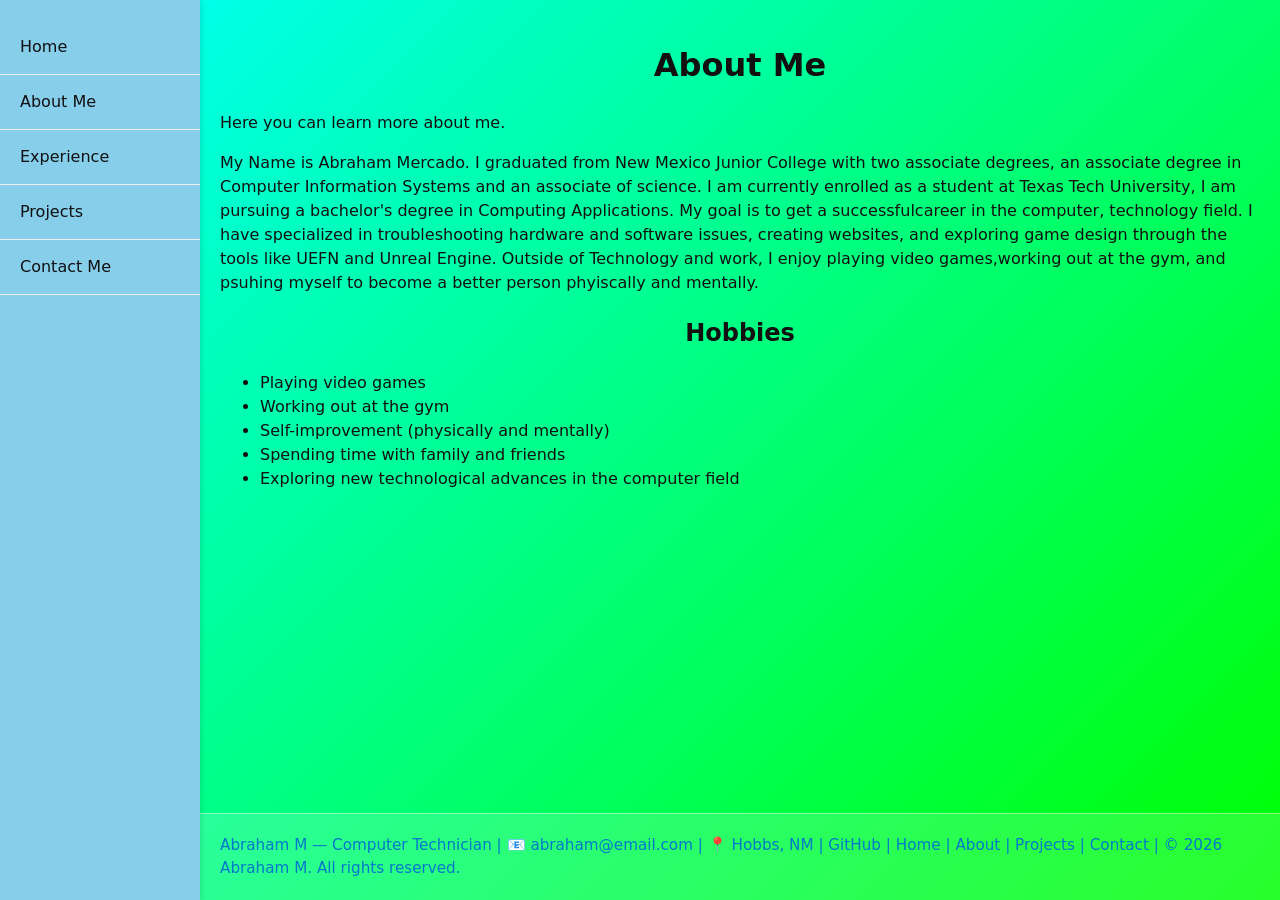
==== about.html @ 44b1b3e2 "about.html added a hobbies section" ====
﻿<!DOCTYPE html>
<html lang="en">
<head>
    <meta charset="UTF-8">
    <meta name="viewport" content="width=device-width, initial-scale=1.0">
    <title>About Me - Project 01</title>
    <link rel="stylesheet" href="style.css">
</head>
<body>
    <nav class="sidebar">
        <ul>
            <li><a href="index.html">Home</a></li>
            <li><a href="about.html">About Me</a></li>
            <li><a href="experience.html">Experience</a></li>
            <li><a href="projects.html">Projects</a></li>
            <li><a href="contact.html">Contact Me</a></li>
        </ul>
    </nav>
    <main>
        <h1>About Me</h1>
        <p>Here you can learn more about me.</p>
        <p>My Name is Abraham Mercado. I graduated from New Mexico Junior College with two associate degrees, an associate degree in Computer Information Systems and an associate of science. I am currently enrolled as a student at Texas Tech University, I am pursuing a bachelor's degree in Computing Applications. My goal is to get a successfulcareer in the computer, technology field. I have specialized in troubleshooting hardware and software issues, creating websites, and exploring game design through the tools like UEFN and Unreal Engine. Outside of Technology and work, I enjoy playing video games,working out at the gym, and psuhing myself to become a better person phyiscally and mentally. </p>
        <h2>Hobbies</h2>
        <ul>
            <li>Playing video games</li>
            <li>Working out at the gym</li>
            <li>Self-improvement (physically and mentally)</li>
            <li>Spending time with family and friends</li>
            <li>Exploring new technological advances in the computer field</li>
        </ul>
    </main>
            <footer class="site-footer">
        <p>Abraham M — Computer Technician | 📧 <a href="mailto:abraham@email.com">abraham@email.com</a> | 📍 Hobbs, NM | <a href="#">GitHub</a> | <a href="index.html">Home</a> | <a href="about.html">About</a> | <a href="projects.html">Projects</a> | <a href="contact.html">Contact</a> | © 2026 Abraham M. All rights reserved.</p>
    </footer>
</body>
</html>
---- style.css ----
/* style.css - basic project stylesheet */

:root {
  --bg-color: linear-gradient(135deg, #0ff, #00ff00);
  --text-color: #111111;
  --accent-color: #0077cc;
  --font-family: system-ui, -apple-system, BlinkMacSystemFont, "Segoe UI", sans-serif;
}

* {
  box-sizing: border-box;
}

html, body {
  margin: 0;
  padding: 0;
  height: 100%;
  background: var(--bg-color);
  color: var(--text-color);
  font-family: var(--font-family);
  display: flex;
  flex-direction: column;
}

body {
  line-height: 1.5;
}

a {
  color: var(--accent-color);
  text-decoration: none;
}

a:hover {
  text-decoration: underline;
}

h1, h2 {
  text-align: center;
}

.sidebar {
  position: fixed;
  left: 0;
  top: 0;
  width: 200px;
  height: 100%;
  background: #87CEEB;
  padding: 20px 0;
  box-shadow: 2px 0 5px rgba(0,0,0,0.1);
}

.sidebar ul {
  list-style: none;
  padding: 0;
  margin: 0;
}

.sidebar li {
  margin: 0;
}

.sidebar a {
  display: block;
  padding: 15px 20px;
  color: var(--text-color);
  text-decoration: none;
  border-bottom: 1px solid #eee;
}

.sidebar a:hover {
  background: var(--accent-color);
  color: white;
}

#loader {
  position: fixed;
  top: 0;
  left: 0;
  width: 100%;
  height: 100%;
  background: #0b0b0b;
  color: white;
  display: flex;
  flex-direction: column;
  justify-content: center;
  align-items: center;
  z-index: 9999;
  transition: opacity 0.5s ease;
}

.loading-bar {
  width: 300px;
  height: 10px;
  background: #333;
  margin-top: 20px;
}

.progress {
  width: 0%;
  height: 100%;
  background: #00ffcc;
  animation: load 4s linear forwards;
}

@keyframes load {
  from { width: 0%; }
  to { width: 100%; }
}

main {
  flex: 1;
  margin-left: 200px;
  padding: 20px;
}

.profile-img {
  width: 300px;
  height: auto;
  border: 5px solid #000;
  border-radius: 10px;
  display: block;
  margin: 20px auto;
}

.profile-card {
  width: 500px;
  margin: 0 auto;
  padding: 30px;
  background: rgba(255, 255, 255, 0.1);
  border: 2px solid #000;
  border-radius: 10px;
  text-align: center;
}

/* Experience Cards Styling */
.experience-cards {
  display: flex;
  gap: 30px;
  justify-content: center;
  flex-wrap: wrap;
  margin: 30px 0;
}

.experience-card {
  display: flex;
  flex-direction: row;
  align-items: center;
  gap: 20px;
  width: 450px;
  padding: 20px;
  background: rgba(0, 255, 255, 0.15);
  border: 4px solid #FF6600;
  border-radius: 12px;
  box-shadow: 0 0 15px rgba(255, 102, 0, 0.4);
  transition: all 0.3s ease;
}

.experience-card:hover {
  transform: translateY(-5px);
  box-shadow: 0 0 25px rgba(255, 102, 0, 0.6), 0 0 20px rgba(0, 255, 255, 0.4);
}

.experience-card img {
  width: 120px;
  height: 120px;
  object-fit: cover;
  border-radius: 8px;
  flex-shrink: 0;
}

.card-content {
  text-align: left;
  width: 100%;
}

.card-content h3 {
  margin: 10px 0;
  color: #000;
  font-size: 1.3em;
  text-shadow: 0 0 5px rgba(0, 255, 255, 0.5);
}

.job-title {
  color: #000;
  font-weight: bold;
  font-size: 1.1em;
  margin: 8px 0;
  text-shadow: 0 0 3px rgba(0, 255, 255, 0.4);
}

.job-dates {
  color: #000;
  font-size: 0.9em;
  margin: 8px 0;
  text-shadow: 0 0 3px rgba(0, 255, 255, 0.3);
}

.skills-grid {
  display: grid;
  grid-template-columns: repeat(auto-fit, minmax(220px, 1fr));
  gap: 20px;
  justify-items: center;
  align-items: stretch;
  margin: 20px auto 40px;
  max-width: 1080px;
}

.skill-card {
  display: flex;
  gap: 18px;
  width: 100%;
  min-height: 110px;
  padding: 20px;
  background: rgba(255, 255, 255, 0.14);
  border: 2px solid rgba(255, 255, 255, 0.22);
  border-radius: 18px;
  box-shadow: 0 10px 30px rgba(0, 0, 0, 0.08);
  transition: transform 0.25s ease, background 0.25s ease, box-shadow 0.25s ease, border-color 0.25s ease;
  align-items: center;
}

.skill-card:hover {
  transform: translateY(-6px);
  background: rgba(255, 255, 255, 0.26);
  border-color: rgba(255, 255, 255, 0.4);
  box-shadow: 0 18px 45px rgba(0, 0, 0, 0.16);
}

.skill-icon {
  display: grid;
  place-items: center;
  width: 60px;
  height: 60px;
  border-radius: 16px;
  background: rgba(0, 255, 255, 0.12);
  color: #000;
  font-size: 1.8rem;
  flex-shrink: 0;
  border: 1px solid rgba(255, 255, 255, 0.3);
}

.skill-card h3 {
  margin: 0 0 6px;
  font-size: 1.05rem;
}

.site-footer {
  margin-left: 200px;
  margin-top: auto;
  padding: 20px;
  background: rgba(255, 255, 255, 0.16);
  border-top: 1px solid rgba(255, 255, 255, 0.4);
  color: #111;
}

.site-footer p {
  margin: 0;
  font-size: 0.95rem;
    white-space: normal;
    overflow-x: hidden;
    word-wrap: break-word;
  color: var(--accent-color);
}

.site-footer a:hover {
  text-decoration: underline;
}

@media (max-width: 800px) {
  .site-footer,
  main {
    margin-left: 0;
    padding: 20px;
  }

  .sidebar {
    position: static;
    width: 100%;
    height: auto;
  }
}

.skill-card h3 {
  margin: 0 0 6px;
  font-size: 1.05rem;
}

.skill-card p {
  margin: 0;
  color: rgba(17, 17, 17, 0.88);
  line-height: 1.4;
}

/* ========== RESPONSIVE MOBILE DESIGN ========== */
@media (max-width: 768px) {
  .sidebar {
    position: fixed;
    width: 100%;
    height: auto;
    left: 0;
    top: 0;
    max-height: 60px;
    display: flex;
    align-items: center;
    z-index: 1000;
    padding: 10px 20px;
  }

  .sidebar ul {
    display: flex;
    gap: 5px;
    width: 100%;
    overflow-x: auto;
  }

  .sidebar li {
    flex-shrink: 0;
  }

  .sidebar a {
    padding: 10px 15px;
    border-bottom: none;
    font-size: 0.9em;
    white-space: nowrap;
  }

  main {
    margin-left: 0;
    margin-top: 80px;
    padding: 15px;
  }

  h1, h2 {
    font-size: 1.5em;
  }

  .experience-cards {
    gap: 20px;
    margin: 20px 0;
  }

  .experience-card {
    width: 280px;
    padding: 15px;
    flex-direction: column;
    align-items: center;
  }

  .experience-card img {
    max-width: 200px;
  }

  .card-content {
    text-align: center;
  }

  .loading-bar {
    width: 250px;
  }
}

/* Mobile Phones (480px and below) */
@media (max-width: 480px) {
  html, body {
    font-size: 14px;
  }

  .sidebar {
    max-height: 50px;
    padding: 8px 10px;
  }

  .sidebar ul {
    gap: 3px;
  }

  .sidebar a {
    padding: 8px 10px;
    font-size: 0.8em;
    border-bottom: none;
  }

  main {
    margin-top: 70px;
    padding: 10px;
  }

  h1 {
    font-size: 1.3em;
    margin: 10px 0;
  }

  h2 {
    font-size: 1.2em;
    margin: 15px 0 10px 0;
  }

  p {
    font-size: 0.95em;
    line-height: 1.4;
  }

  .experience-cards {
    gap: 15px;
    margin: 15px 0;
    justify-content: center;
  }

  .experience-card {
    width: 100%;
    max-width: 280px;
    padding: 12px;
    border: 3px solid #FF6600;
    flex-direction: column;
    align-items: center;
  }

  .experience-card img {
    max-width: 100px;
    width: 100px;
    height: 100px;
    margin-bottom: 10px;
  }

  .card-content h3 {
    font-size: 1.1em;
    margin: 8px 0;
  }

  .card-content {
    text-align: center;
  }

  .job-title {
    font-size: 0.95em;
    margin: 5px 0;
  }

  .job-dates {
    font-size: 0.85em;
    margin: 5px 0;
  }

  #loader h1 {
    font-size: 1.5em;
  }

  .loading-bar {
    width: 200px;
    height: 8px;
  }

  ul {
    padding-left: 20px;
  }

  li {
    margin-bottom: 8px;
  }
}

/* Extra Small Devices (360px and below) */
@media (max-width: 360px) {
  html, body {
    font-size: 12px;
  }

  h1 {
    font-size: 1.2em;
  }

  h2 {
    font-size: 1.1em;
  }

  .experience-card {
    width: 90vw;
    max-width: 100%;
    padding: 10px;
    flex-direction: column;
    align-items: center;
  }

  .experience-card img {
    width: 80px;
    height: 80px;
  }

  main {
    padding: 8px;
  }

  .sidebar a {
    padding: 6px 8px;
    font-size: 0.75em;
  }
}

/* Landscape Orientation on Mobile */
@media (max-height: 500px) {
  .sidebar {
    position: fixed;
    width: 100%;
    height: auto;
    top: 0;
  }

  main {
    margin-top: 60px;
  }

  .experience-cards {
    gap: 15px;
  }
}

/* Projects Grid Styling */
.projects-container {
  display: flex;
  justify-content: center;
  margin: 30px auto;
  padding: 0 20px;
}

.project-card {
  display: flex;
  flex-direction: column;
  background: rgba(255, 255, 255, 0.14);
  border: 2px solid rgba(255, 255, 255, 0.22);
  border-radius: 12px;
  overflow: hidden;
  transition: transform 0.3s ease, box-shadow 0.3s ease;
  box-shadow: 0 10px 30px rgba(0, 0, 0, 0.08);
  max-width: 500px;
  width: 100%;
}

.project-card:hover {
  transform: translateY(-8px);
  box-shadow: 0 18px 45px rgba(0, 0, 0, 0.16);
  border-color: rgba(0, 255, 255, 0.5);
}

.project-images-gallery {
  display: flex;
  gap: 10px;
  padding: 15px;
  background: rgba(0, 0, 0, 0.1);
  overflow-x: auto;
}

.gallery-img {
  width: 80px;
  height: 80px;
  object-fit: cover;
  border-radius: 8px;
  cursor: pointer;
  transition: transform 0.3s ease, box-shadow 0.3s ease;
  flex-shrink: 0;
}

.gallery-img:hover {
  transform: scale(1.1);
  box-shadow: 0 0 15px rgba(0, 255, 255, 0.6);
}

.project-content {
  padding: 20px;
  flex-grow: 1;
  display: flex;
  flex-direction: column;
}

.project-content h3 {
  margin: 0 0 10px 0;
  font-size: 1.2em;
  color: #000;
  text-shadow: 0 0 5px rgba(0, 255, 255, 0.5);
}

.project-content p {
  margin: 0;
  color: rgba(17, 17, 17, 0.88);
  line-height: 1.5;
  font-size: 0.9em;
}

/* Image Modal / Lightbox */
.modal {
  display: none;
  position: fixed;
  z-index: 5000;
  left: 0;
  top: 0;
  width: 100%;
  height: 100%;
  background: rgba(0, 0, 0, 0.9);
  animation: fadeIn 0.3s ease;
}

.modal.show {
  display: flex;
  justify-content: center;
  align-items: center;
}

@keyframes fadeIn {
  from { opacity: 0; }
  to { opacity: 1; }
}

.modal-content {
  position: relative;
  max-width: 90%;
  max-height: 90%;
  animation: slideIn 0.3s ease;
}

@keyframes slideIn {
  from {
    transform: scale(0.9);
    opacity: 0;
  }
  to {
    transform: scale(1);
    opacity: 1;
  }
}

.modal-image {
  width: 100%;
  height: auto;
  max-height: 85vh;
  object-fit: contain;
}

.close {
  position: absolute;
  top: -35px;
  right: 0;
  font-size: 2.5em;
  font-weight: bold;
  color: #fff;
  cursor: pointer;
  transition: color 0.3s ease;
}

.close:hover {
  color: #0ff;
}

@media (max-width: 768px) {
  .project-card {
    max-width: 100%;
  }

  .project-images-gallery {
    gap: 8px;
    padding: 10px;
  }

  .gallery-img {
    width: 70px;
    height: 70px;
  }

  .project-content h3 {
    font-size: 1.1em;
  }

  .project-content p {
    font-size: 0.85em;
  }
}
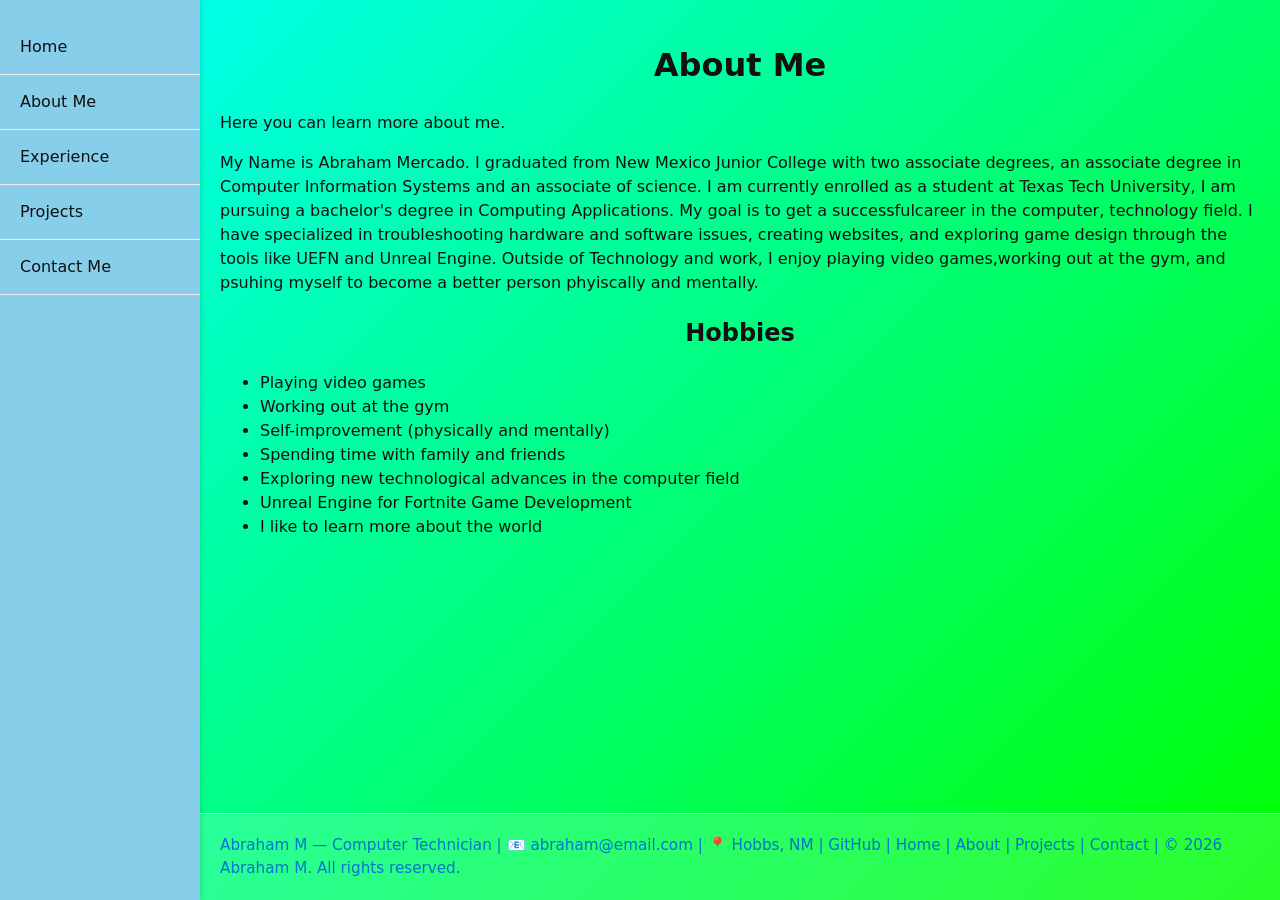
==== commit 3388b169: "Update about.html" ====
--- a/about.html
+++ b/about.html
@@ -27,6 +27,8 @@
             <li>Self-improvement (physically and mentally)</li>
             <li>Spending time with family and friends</li>
             <li>Exploring new technological advances in the computer field</li>
+            <li>Unreal Engine for Fortnite Game Development</li>
+            <li>I like to learn more about the world</li>
         </ul>
     </main>
             <footer class="site-footer">
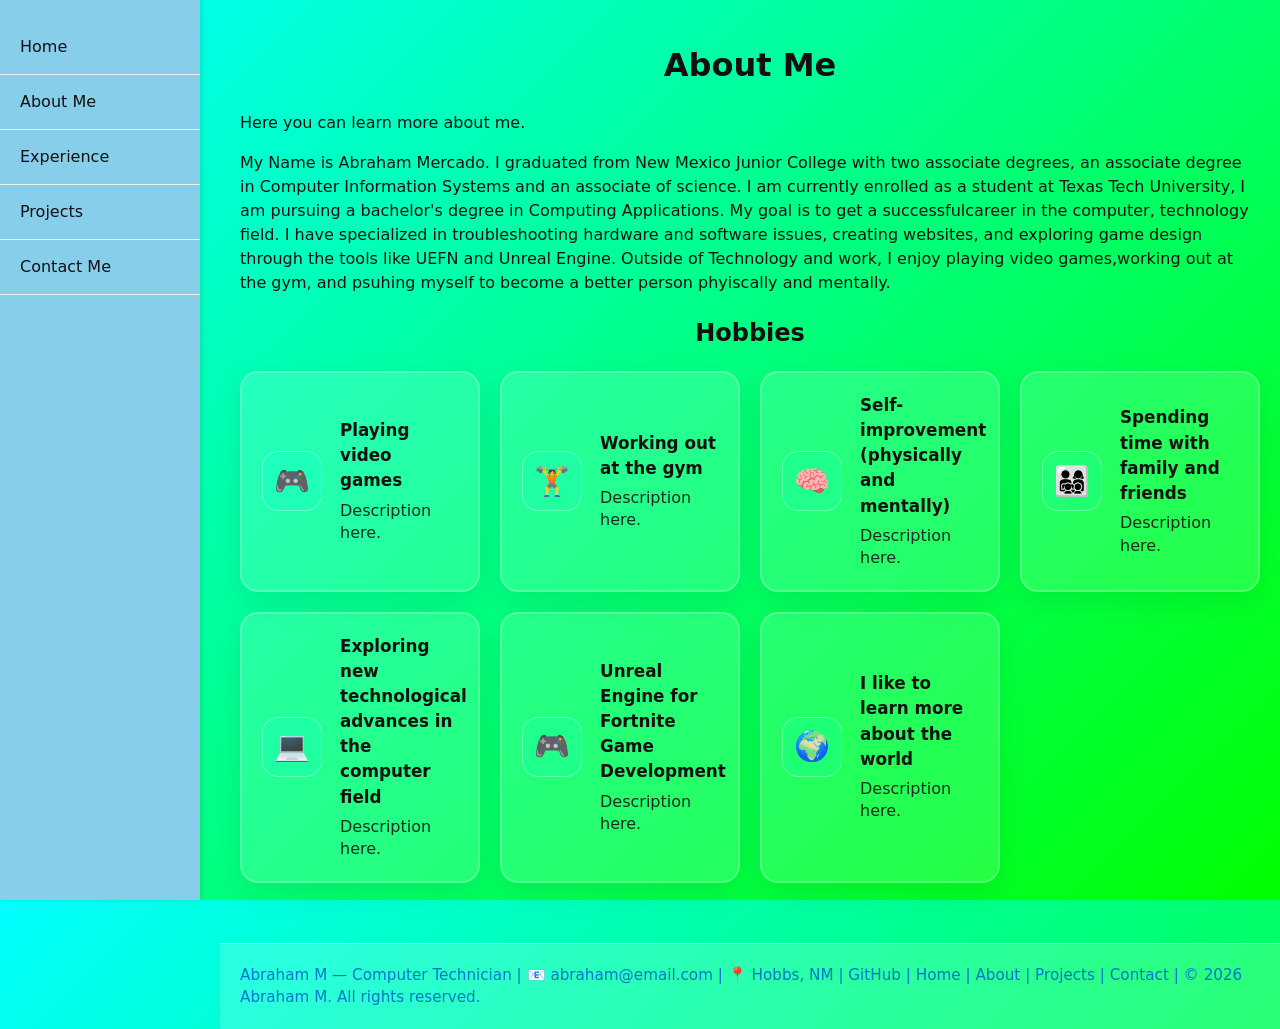
==== commit 5940de22: "about.html and style.css changed my hobby section into card layouts for each section and adjusted st" ====
--- a/about.html
+++ b/about.html
@@ -21,15 +21,57 @@
         <p>Here you can learn more about me.</p>
         <p>My Name is Abraham Mercado. I graduated from New Mexico Junior College with two associate degrees, an associate degree in Computer Information Systems and an associate of science. I am currently enrolled as a student at Texas Tech University, I am pursuing a bachelor's degree in Computing Applications. My goal is to get a successfulcareer in the computer, technology field. I have specialized in troubleshooting hardware and software issues, creating websites, and exploring game design through the tools like UEFN and Unreal Engine. Outside of Technology and work, I enjoy playing video games,working out at the gym, and psuhing myself to become a better person phyiscally and mentally. </p>
         <h2>Hobbies</h2>
-        <ul>
-            <li>Playing video games</li>
-            <li>Working out at the gym</li>
-            <li>Self-improvement (physically and mentally)</li>
-            <li>Spending time with family and friends</li>
-            <li>Exploring new technological advances in the computer field</li>
-            <li>Unreal Engine for Fortnite Game Development</li>
-            <li>I like to learn more about the world</li>
-        </ul>
+        <div class="hobbies-grid">
+            <div class="hobby-card">
+                <div class="hobby-icon">🎮</div>
+                <div>
+                    <h3>Playing video games</h3>
+                    <p>Description here.</p>
+                </div>
+            </div>
+            <div class="hobby-card">
+                <div class="hobby-icon">🏋️</div>
+                <div>
+                    <h3>Working out at the gym</h3>
+                    <p>Description here.</p>
+                </div>
+            </div>
+            <div class="hobby-card">
+                <div class="hobby-icon">🧠</div>
+                <div>
+                    <h3>Self-improvement (physically and mentally)</h3>
+                    <p>Description here.</p>
+                </div>
+            </div>
+            <div class="hobby-card">
+                <div class="hobby-icon">👨‍👩‍👧‍👦</div>
+                <div>
+                    <h3>Spending time with family and friends</h3>
+                    <p>Description here.</p>
+                </div>
+            </div>
+            <div class="hobby-card">
+                <div class="hobby-icon">💻</div>
+                <div>
+                    <h3>Exploring new technological advances in the computer field</h3>
+                    <p>Description here.</p>
+                </div>
+            </div>
+            <div class="hobby-card">
+                <div class="hobby-icon">🎮</div>
+                <div>
+                    <h3>Unreal Engine for Fortnite Game Development</h3>
+                    <p>Description here.</p>
+                </div>
+            </div>
+            <div class="hobby-card">
+                <div class="hobby-icon">🌍</div>
+                <div>
+                    <h3>I like to learn more about the world</h3>
+                    <p>Description here.</p>
+                </div>
+            </div>
+        </div>
     </main>
             <footer class="site-footer">
         <p>Abraham M — Computer Technician | 📧 <a href="mailto:abraham@email.com">abraham@email.com</a> | 📍 Hobbs, NM | <a href="#">GitHub</a> | <a href="index.html">Home</a> | <a href="about.html">About</a> | <a href="projects.html">Projects</a> | <a href="contact.html">Contact</a> | © 2026 Abraham M. All rights reserved.</p>
--- a/style.css
+++ b/style.css
@@ -110,14 +110,20 @@
 
 main {
   flex: 1;
-  margin-left: 200px;
+  margin-left: 220px;
   padding: 20px;
+}
+
+body.home-page main {
+  display: flex;
+  justify-content: center;
+  align-items: center;
 }
 
 .profile-img {
   width: 300px;
   height: auto;
-  border: 5px solid #000;
+  border: 5px solid rgba(0, 255, 255, 0.75);
   border-radius: 10px;
   display: block;
   margin: 20px auto;
@@ -125,11 +131,13 @@
 
 .profile-card {
   width: 500px;
-  margin: 0 auto;
+  max-width: calc(100% - 40px);
   padding: 30px;
-  background: rgba(255, 255, 255, 0.1);
-  border: 2px solid #000;
-  border-radius: 10px;
+  background: rgba(0, 255, 255, 0.95);
+  color: #0a0a0a;
+  border: 2px solid rgba(0, 255, 255, 0.95);
+  box-shadow: 0 0 30px rgba(0, 255, 255, 0.35);
+  border-radius: 14px;
   text-align: center;
 }
 
@@ -245,8 +253,64 @@
   font-size: 1.05rem;
 }
 
+/* Hobbies Grid Styling */
+.hobbies-grid {
+  display: grid;
+  grid-template-columns: repeat(auto-fit, minmax(220px, 1fr));
+  gap: 20px;
+  justify-items: center;
+  align-items: stretch;
+  margin: 20px auto 40px;
+  max-width: 1080px;
+}
+
+.hobby-card {
+  display: flex;
+  gap: 18px;
+  width: 100%;
+  min-height: 110px;
+  padding: 20px;
+  background: rgba(255, 255, 255, 0.14);
+  border: 2px solid rgba(255, 255, 255, 0.22);
+  border-radius: 18px;
+  box-shadow: 0 10px 30px rgba(0, 0, 0, 0.08);
+  transition: transform 0.25s ease, background 0.25s ease, box-shadow 0.25s ease, border-color 0.25s ease;
+  align-items: center;
+}
+
+.hobby-card:hover {
+  transform: translateY(-6px);
+  background: rgba(255, 255, 255, 0.26);
+  border-color: rgba(255, 255, 255, 0.4);
+  box-shadow: 0 18px 45px rgba(0, 0, 0, 0.16);
+}
+
+.hobby-icon {
+  display: grid;
+  place-items: center;
+  width: 60px;
+  height: 60px;
+  border-radius: 16px;
+  background: rgba(0, 255, 255, 0.12);
+  color: #000;
+  font-size: 1.8rem;
+  flex-shrink: 0;
+  border: 1px solid rgba(255, 255, 255, 0.3);
+}
+
+.hobby-card h3 {
+  margin: 0 0 6px;
+  font-size: 1.05rem;
+}
+
+.hobby-card p {
+  margin: 0;
+  color: rgba(17, 17, 17, 0.88);
+  line-height: 1.4;
+}
+
 .site-footer {
-  margin-left: 200px;
+  margin-left: 220px;
   margin-top: auto;
   padding: 20px;
   background: rgba(255, 255, 255, 0.16);
@@ -327,8 +391,8 @@
 
   main {
     margin-left: 0;
-    margin-top: 80px;
-    padding: 15px;
+    margin-top: 100px;
+    padding: 20px 15px 15px;
   }
 
   h1, h2 {
@@ -382,7 +446,7 @@
   }
 
   main {
-    margin-top: 70px;
+    margin-top: 90px;
     padding: 10px;
   }
 
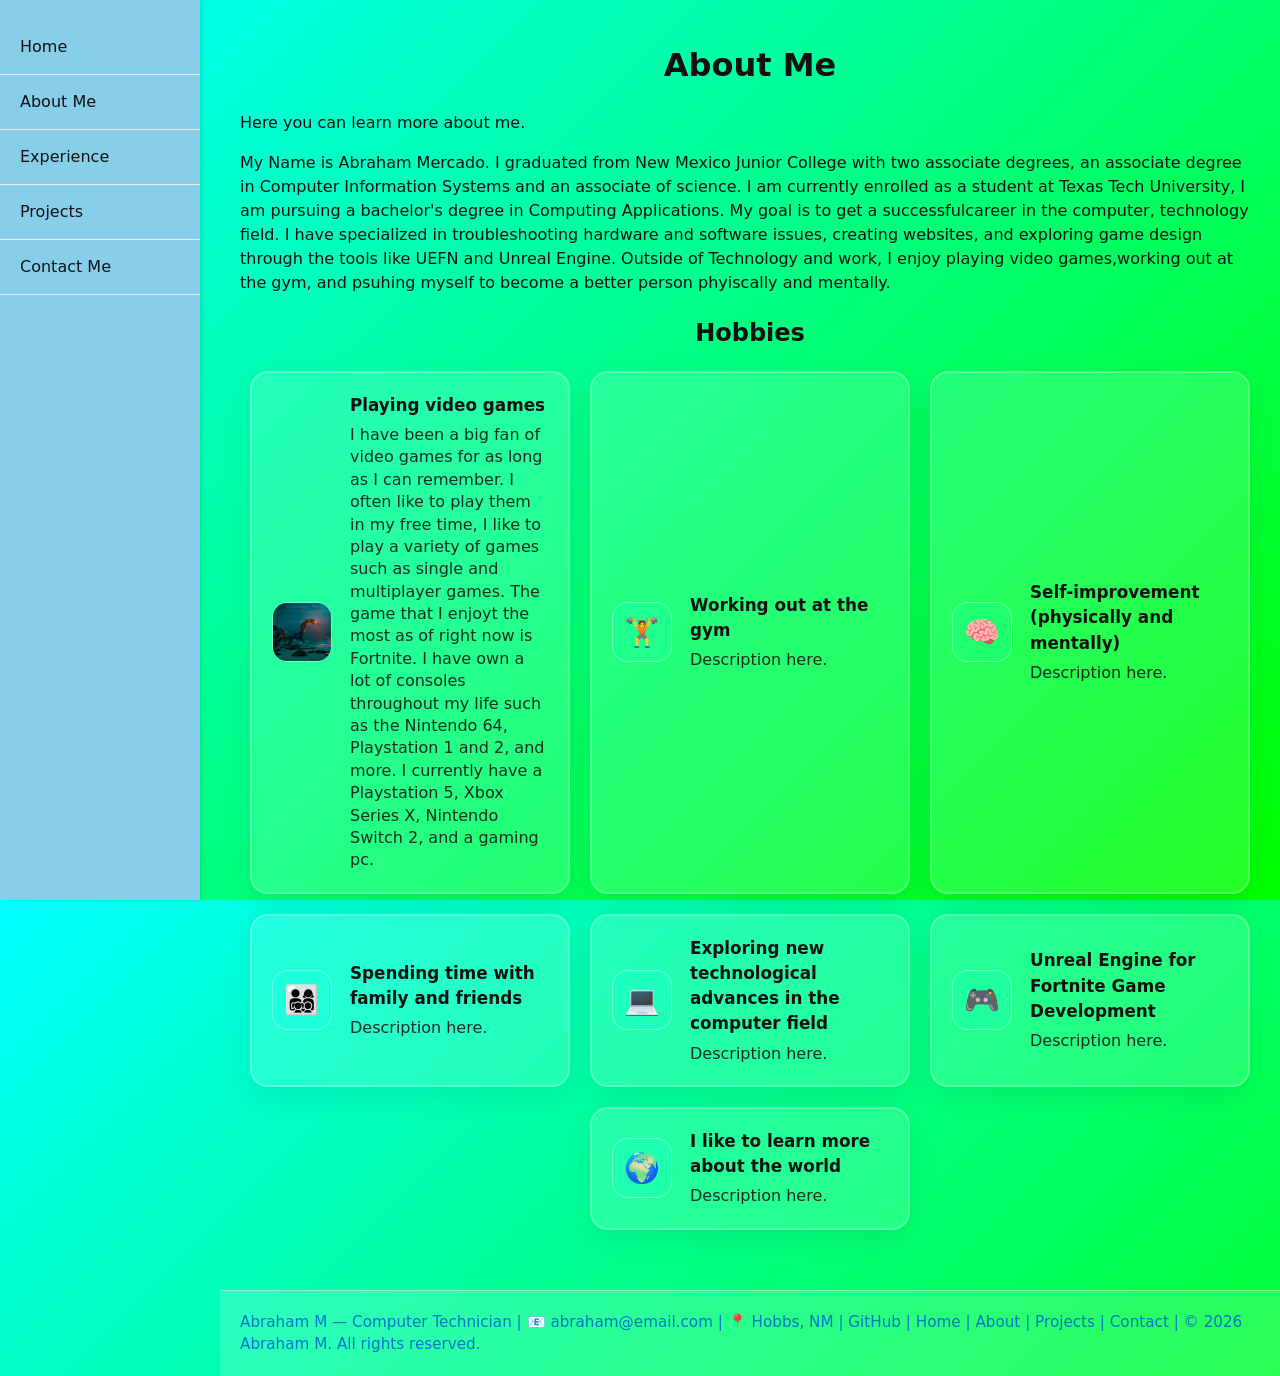
==== commit bf82ecb0: "about.html added description for video game card section." ====
--- a/about.html
+++ b/about.html
@@ -23,10 +23,12 @@
         <h2>Hobbies</h2>
         <div class="hobbies-grid">
             <div class="hobby-card">
-                <div class="hobby-icon">🎮</div>
+                <div class="hobby-icon">
+                    <img class="hobby-image" src="IMG_2356.png" alt="Playing video games">
+                </div>
                 <div>
                     <h3>Playing video games</h3>
-                    <p>Description here.</p>
+                    <p>I have been a big fan of video games for as long as I can remember. I often like to play them in my free time, I like to play a variety of games such as single and multiplayer games. The game that I enjoyt the most as of right now is Fortnite. I have own a lot of consoles throughout my life such as the Nintendo 64, Playstation 1 and 2, and more. I currently have a Playstation 5, Xbox Series X, Nintendo Switch 2, and a gaming pc. </p>
                 </div>
             </div>
             <div class="hobby-card">
--- a/style.css
+++ b/style.css
@@ -255,11 +255,10 @@
 
 /* Hobbies Grid Styling */
 .hobbies-grid {
-  display: grid;
-  grid-template-columns: repeat(auto-fit, minmax(220px, 1fr));
+  display: flex;
+  flex-wrap: wrap;
   gap: 20px;
-  justify-items: center;
-  align-items: stretch;
+  justify-content: center;
   margin: 20px auto 40px;
   max-width: 1080px;
 }
@@ -267,7 +266,7 @@
 .hobby-card {
   display: flex;
   gap: 18px;
-  width: 100%;
+  width: min(320px, 100%);
   min-height: 110px;
   padding: 20px;
   background: rgba(255, 255, 255, 0.14);
@@ -296,6 +295,13 @@
   font-size: 1.8rem;
   flex-shrink: 0;
   border: 1px solid rgba(255, 255, 255, 0.3);
+}
+
+.hobby-image {
+  width: 100%;
+  height: 100%;
+  object-fit: cover;
+  border-radius: 14px;
 }
 
 .hobby-card h3 {
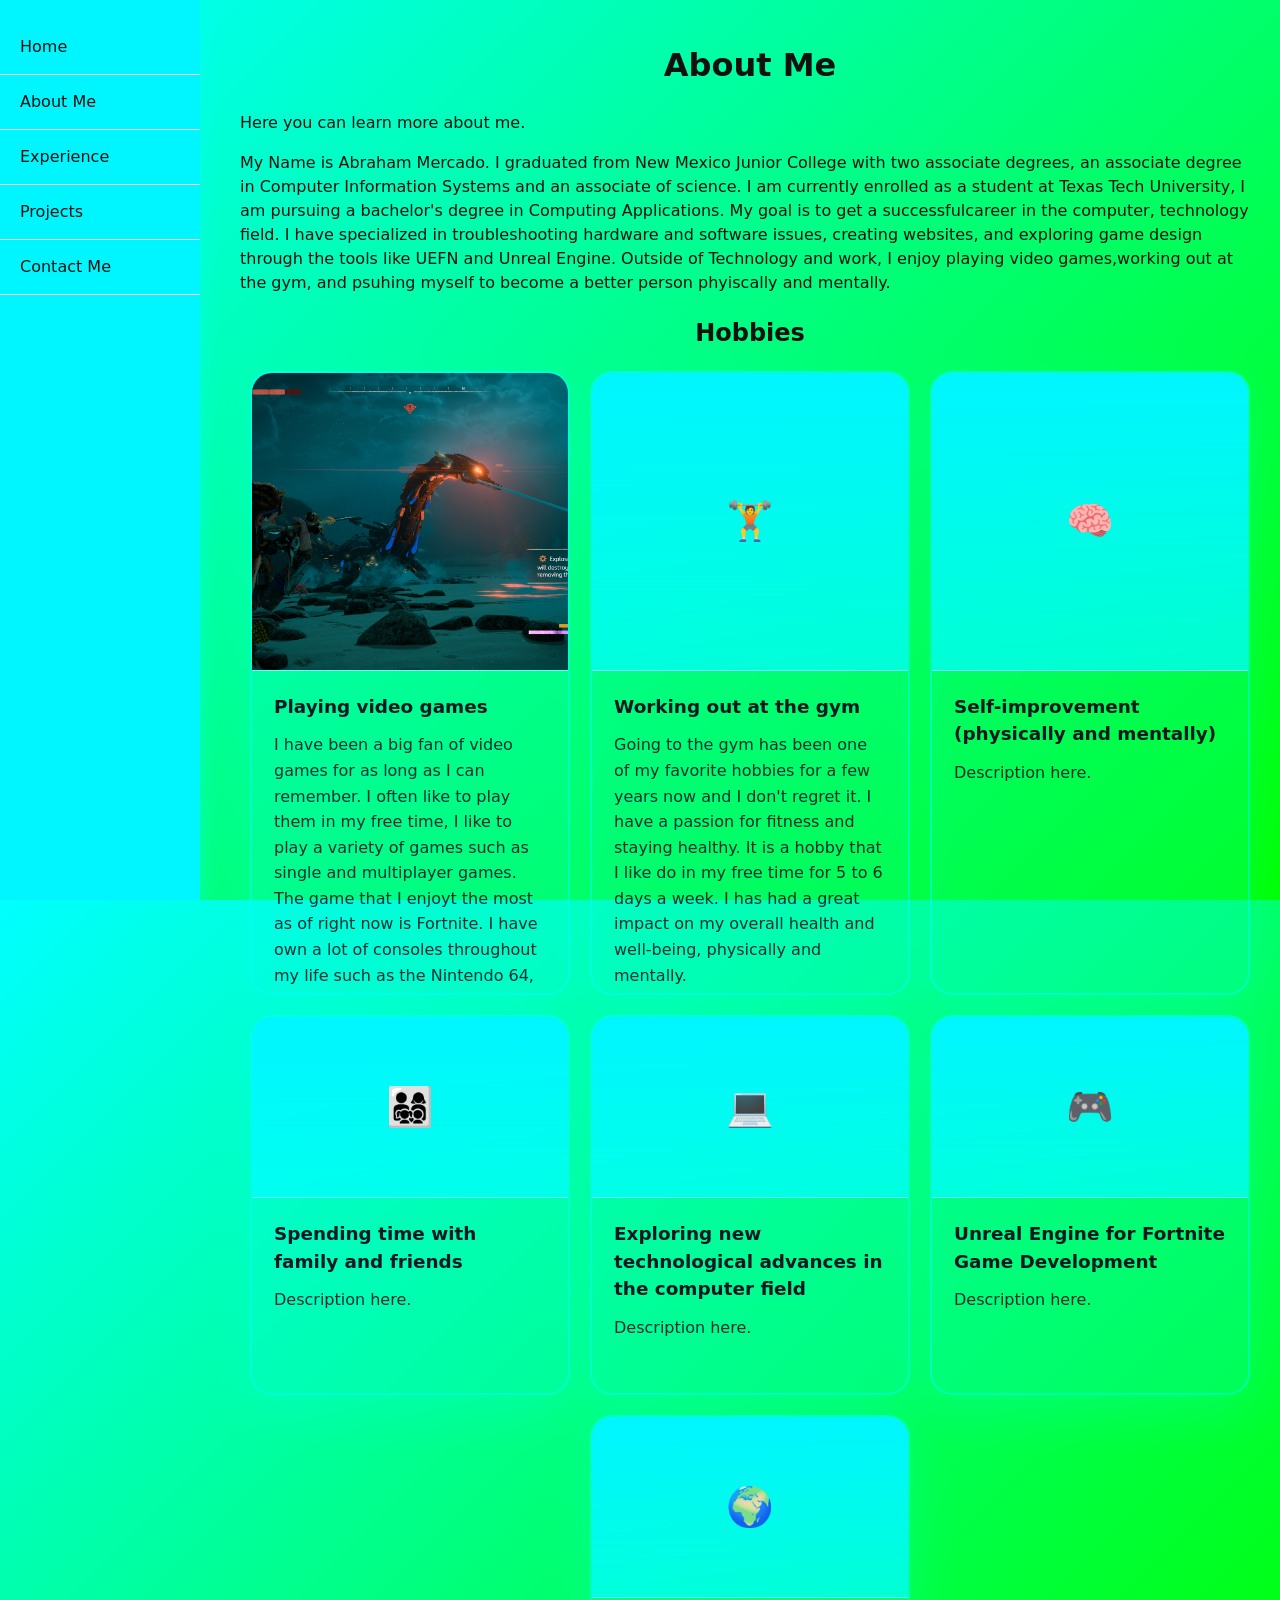
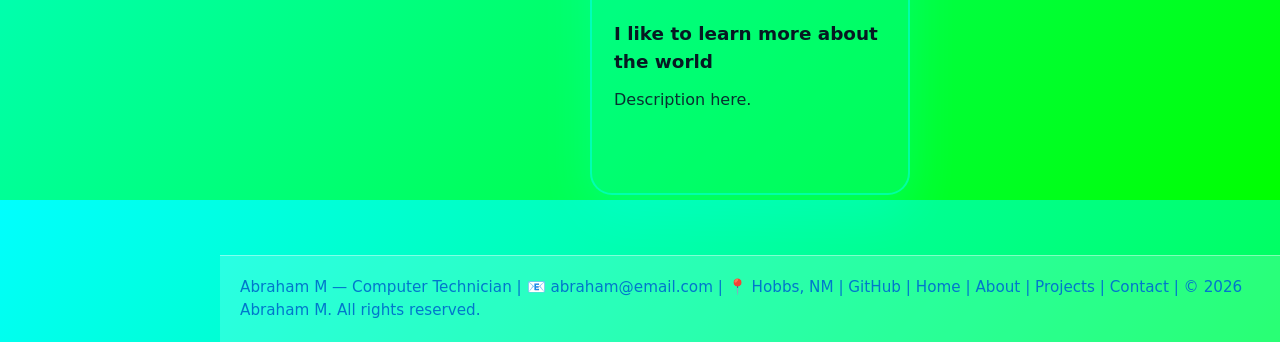
==== commit 60f1df13: "updated about.html and style.css Added  description for hobby in the hobbies section in the about.ht" ====
--- a/about.html
+++ b/about.html
@@ -35,7 +35,7 @@
                 <div class="hobby-icon">🏋️</div>
                 <div>
                     <h3>Working out at the gym</h3>
-                    <p>Description here.</p>
+                    <p>Going to the gym has been one of my favorite hobbies for a few years now and I don't regret it. I have a passion for fitness and staying healthy. It is a hobby that I like do in my free time for 5 to 6 days a week. I has had a great impact on my overall health and well-being, physically and mentally.</p>
                 </div>
             </div>
             <div class="hobby-card">
--- a/style.css
+++ b/style.css
@@ -45,9 +45,9 @@
   top: 0;
   width: 200px;
   height: 100%;
-  background: #87CEEB;
+  background: #00f6ff;
   padding: 20px 0;
-  box-shadow: 2px 0 5px rgba(0,0,0,0.1);
+  box-shadow: 2px 0 18px rgba(0, 255, 255, 0.35);
 }
 
 .sidebar ul {
@@ -265,54 +265,58 @@
 
 .hobby-card {
   display: flex;
-  gap: 18px;
+  flex-direction: column;
   width: min(320px, 100%);
-  min-height: 110px;
-  padding: 20px;
-  background: rgba(255, 255, 255, 0.14);
-  border: 2px solid rgba(255, 255, 255, 0.22);
-  border-radius: 18px;
-  box-shadow: 0 10px 30px rgba(0, 0, 0, 0.08);
+  min-height: 380px;
+  padding: 0;
+  background: rgba(0, 246, 255, 0.18);
+  border: 2px solid rgba(0, 255, 255, 0.45);
+  border-radius: 22px;
+  box-shadow: 0 18px 50px rgba(0, 255, 255, 0.2);
   transition: transform 0.25s ease, background 0.25s ease, box-shadow 0.25s ease, border-color 0.25s ease;
-  align-items: center;
+  overflow: hidden;
 }
 
 .hobby-card:hover {
-  transform: translateY(-6px);
-  background: rgba(255, 255, 255, 0.26);
-  border-color: rgba(255, 255, 255, 0.4);
-  box-shadow: 0 18px 45px rgba(0, 0, 0, 0.16);
+  transform: translateY(-8px);
+  background: rgba(0, 246, 255, 0.25);
+  border-color: rgba(0, 255, 255, 0.65);
+  box-shadow: 0 24px 60px rgba(0, 255, 255, 0.28);
 }
 
 .hobby-icon {
   display: grid;
   place-items: center;
-  width: 60px;
-  height: 60px;
-  border-radius: 16px;
-  background: rgba(0, 255, 255, 0.12);
-  color: #000;
-  font-size: 1.8rem;
-  flex-shrink: 0;
-  border: 1px solid rgba(255, 255, 255, 0.3);
-}
-
-.hobby-image {
+  width: 100%;
+  min-height: 48%;
+  background: linear-gradient(180deg, #00f6ff 0%, rgba(0, 255, 255, 0.72) 100%);
+  color: #071f2f;
+  font-size: 2.4rem;
+  border-bottom: 1px solid rgba(255, 255, 255, 0.45);
+  overflow: hidden;
+}
+
+.hobby-icon img {
   width: 100%;
   height: 100%;
   object-fit: cover;
-  border-radius: 14px;
+  display: block;
+}
+
+.hobby-card > div:last-child {
+  padding: 22px;
 }
 
 .hobby-card h3 {
-  margin: 0 0 6px;
-  font-size: 1.05rem;
+  margin: 0 0 12px;
+  font-size: 1.15rem;
+  color: #061922;
 }
 
 .hobby-card p {
   margin: 0;
-  color: rgba(17, 17, 17, 0.88);
-  line-height: 1.4;
+  color: rgba(8, 30, 42, 0.92);
+  line-height: 1.6;
 }
 
 .site-footer {
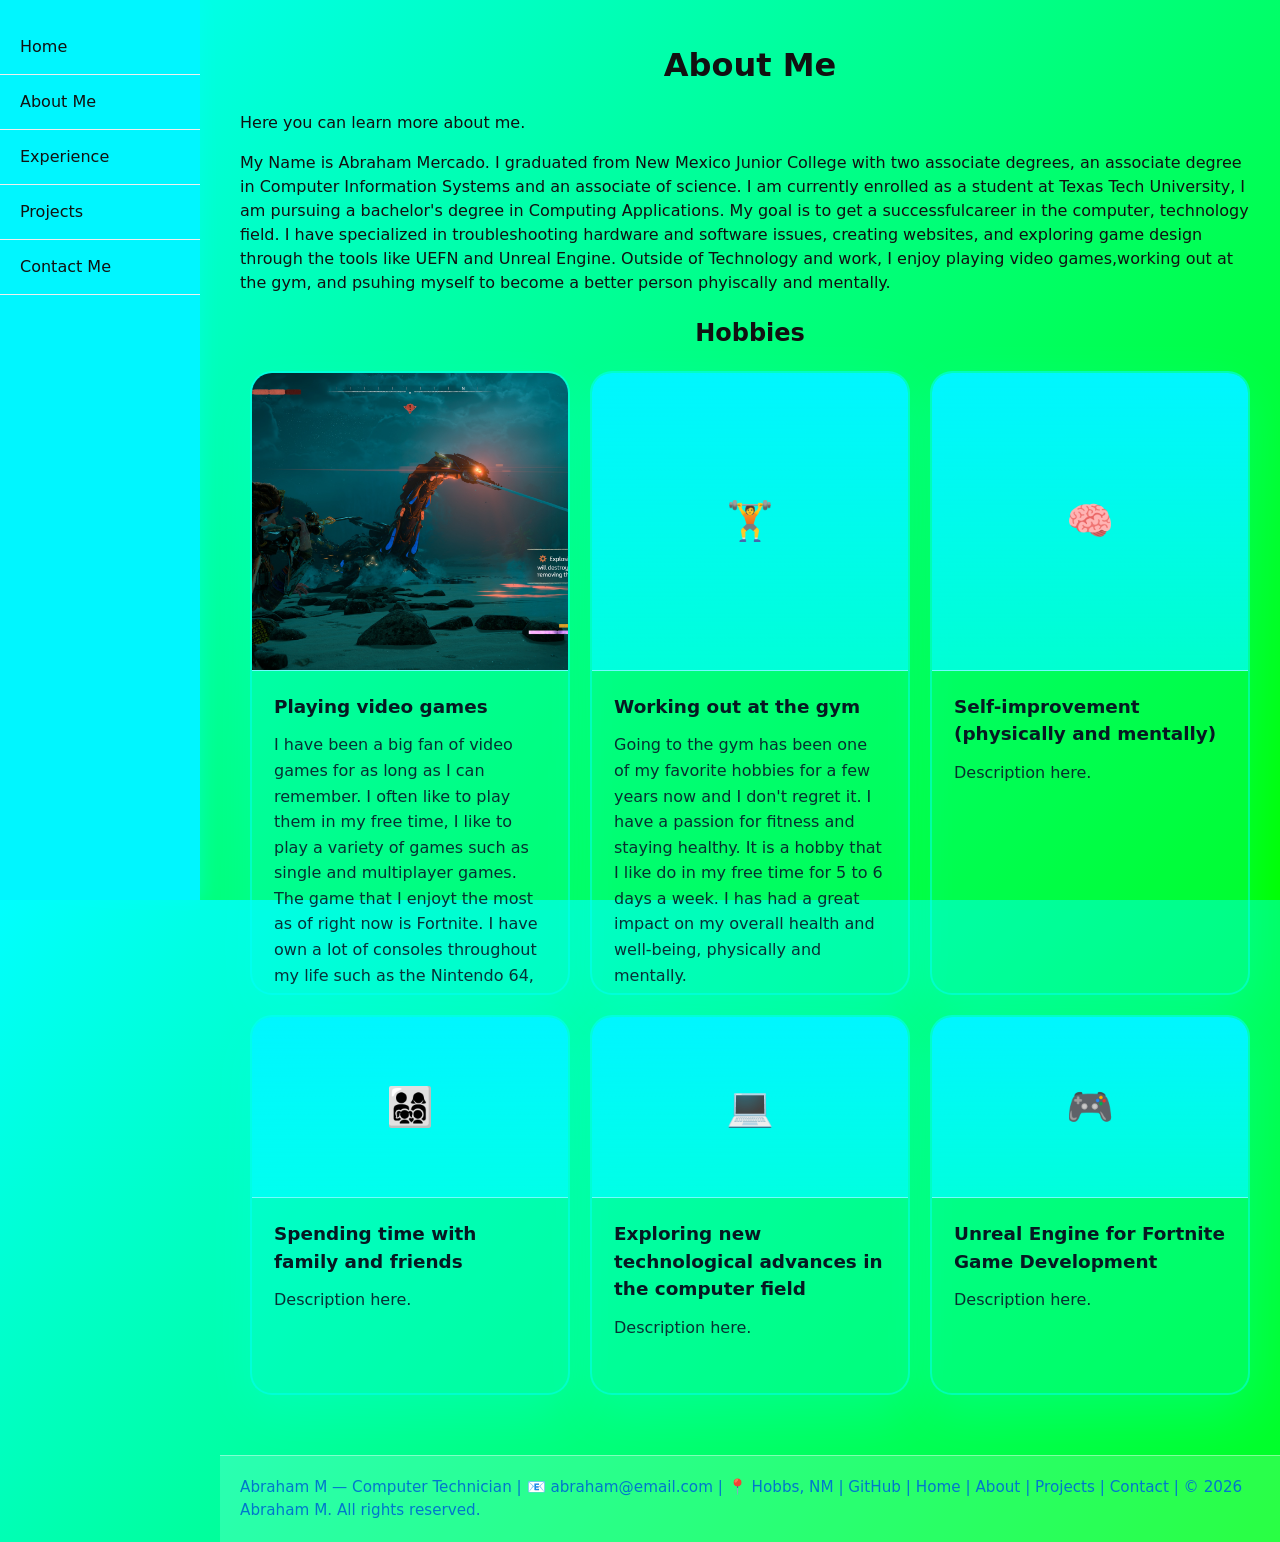
==== commit ade472d3: "updated multiple files adjusted email address to projects and experience.html files and removed a ho" ====
--- a/about.html
+++ b/about.html
@@ -66,13 +66,6 @@
                     <p>Description here.</p>
                 </div>
             </div>
-            <div class="hobby-card">
-                <div class="hobby-icon">🌍</div>
-                <div>
-                    <h3>I like to learn more about the world</h3>
-                    <p>Description here.</p>
-                </div>
-            </div>
         </div>
     </main>
             <footer class="site-footer">
--- a/style.css
+++ b/style.css
@@ -112,6 +112,157 @@
   flex: 1;
   margin-left: 220px;
   padding: 20px;
+}
+
+.contact-hero {
+  margin-bottom: 28px;
+  padding: 36px 28px;
+  border-radius: 26px;
+  background: linear-gradient(135deg, rgba(0, 246, 255, 0.18), rgba(0, 255, 255, 0.06));
+  border: 1px solid rgba(0, 255, 255, 0.35);
+  box-shadow: 0 18px 45px rgba(0, 255, 255, 0.14);
+}
+
+.contact-hero h1 {
+  margin: 0 0 12px;
+  color: #0a2635;
+}
+
+.contact-hero p {
+  margin: 0;
+  color: rgba(10, 30, 40, 0.88);
+  max-width: 680px;
+  line-height: 1.7;
+}
+
+.contact-container {
+  max-width: 1160px;
+  margin: 0 auto;
+}
+
+.contact-panel {
+  display: grid;
+  grid-template-columns: 1fr;
+  gap: 24px;
+}
+
+.contact-card {
+  background: rgba(0, 14, 37, 0.55);
+  border: 1px solid rgba(0, 246, 255, 0.22);
+  border-radius: 24px;
+  padding: 28px;
+  box-shadow: 0 22px 60px rgba(0, 255, 255, 0.14);
+  color: #f4faff;
+}
+
+.contact-details {
+  display: grid;
+  gap: 18px;
+}
+
+.contact-card h2 {
+  margin: 0 0 14px;
+  font-size: 1.55rem;
+  color: #e8fcff;
+}
+
+.contact-card p {
+  color: rgba(244, 250, 255, 0.82);
+  line-height: 1.75;
+}
+
+.info-row {
+  display: grid;
+  gap: 6px;
+  background: rgba(0, 255, 255, 0.08);
+  border: 1px solid rgba(0, 255, 255, 0.14);
+  padding: 14px 16px;
+  border-radius: 18px;
+}
+
+.info-row span,
+.info-row a {
+  font-weight: 600;
+  font-size: 0.98rem;
+}
+
+.info-row a {
+  color: #c6ffff;
+}
+
+.social-links {
+  display: flex;
+  flex-wrap: wrap;
+  gap: 10px;
+  margin-top: 8px;
+}
+
+.social-links a {
+  display: inline-flex;
+  align-items: center;
+  justify-content: center;
+  padding: 10px 14px;
+  border-radius: 999px;
+  border: 1px solid rgba(0, 255, 255, 0.22);
+  background: rgba(0, 246, 255, 0.1);
+  color: #c9fbff;
+  font-size: 0.95rem;
+  text-decoration: none;
+  transition: transform 0.2s ease, background 0.2s ease;
+}
+
+.social-links a:hover {
+  transform: translateY(-1px);
+  background: rgba(0, 246, 255, 0.24);
+}
+
+.contact-form-card {
+  display: flex;
+  flex-direction: column;
+}
+
+.contact-form {
+  display: grid;
+  gap: 16px;
+}
+
+.contact-form label {
+  font-size: 0.95rem;
+  color: rgba(240, 250, 255, 0.85);
+}
+
+.contact-form input,
+.contact-form textarea {
+  width: 100%;
+  padding: 16px 18px;
+  border-radius: 16px;
+  border: 1px solid rgba(0, 255, 255, 0.18);
+  background: rgba(0, 16, 35, 0.9);
+  color: #eefcff;
+  outline: none;
+  font-size: 1rem;
+}
+
+.contact-form input::placeholder,
+.contact-form textarea::placeholder {
+  color: rgba(230, 251, 255, 0.55);
+}
+
+.contact-form button {
+  margin-top: 8px;
+  padding: 16px 20px;
+  border-radius: 16px;
+  border: none;
+  background: linear-gradient(135deg, #00f6ff, #22d2ff);
+  color: #05121f;
+  font-weight: 700;
+  cursor: pointer;
+  transition: transform 0.2s ease, box-shadow 0.2s ease;
+}
+
+.contact-form button:hover {
+  transform: translateY(-2px);
+  box-shadow: 0 20px 30px rgba(0, 246, 255, 0.25);
 }
 
 body.home-page main {
@@ -421,6 +572,18 @@
     align-items: center;
   }
 
+  .contact-panel {
+    grid-template-columns: 1fr;
+  }
+
+  .contact-card {
+    padding: 22px;
+  }
+
+  .contact-hero {
+    padding: 24px 18px;
+  }
+
   .experience-card img {
     max-width: 200px;
   }
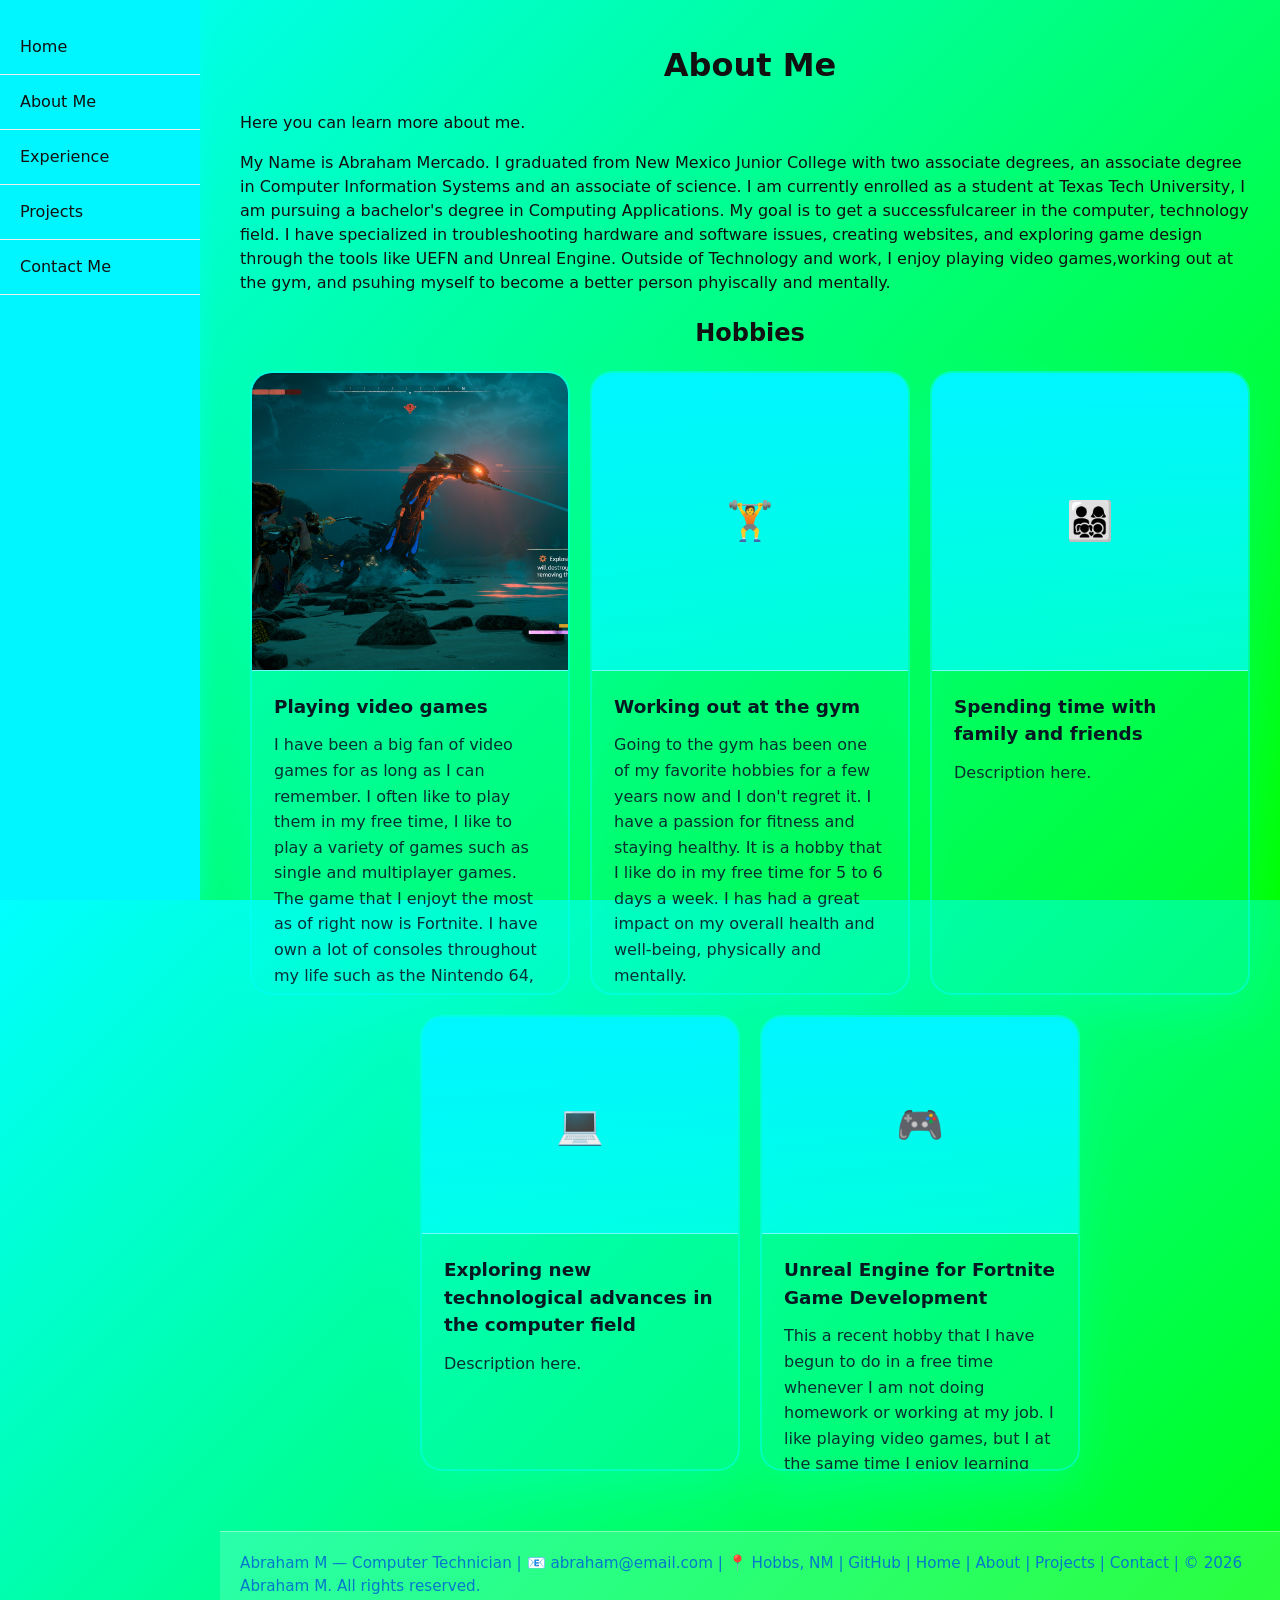
==== commit 06a98cbe: "updated four files for the about html file I removed a hobby from the hobby section, and added a des" ====
--- a/about.html
+++ b/about.html
@@ -39,13 +39,6 @@
                 </div>
             </div>
             <div class="hobby-card">
-                <div class="hobby-icon">🧠</div>
-                <div>
-                    <h3>Self-improvement (physically and mentally)</h3>
-                    <p>Description here.</p>
-                </div>
-            </div>
-            <div class="hobby-card">
                 <div class="hobby-icon">👨‍👩‍👧‍👦</div>
                 <div>
                     <h3>Spending time with family and friends</h3>
@@ -63,7 +56,7 @@
                 <div class="hobby-icon">🎮</div>
                 <div>
                     <h3>Unreal Engine for Fortnite Game Development</h3>
-                    <p>Description here.</p>
+                    <p>This a recent hobby that I have begun to do in a free time whenever I am not doing homework or working at my job. I like playing video games, but I at the same time I enjoy learning how games are designed and developed. Even though I am creating a gamemode inside fortnite, it still feels like I am developing a full game.</p>
                 </div>
             </div>
         </div>
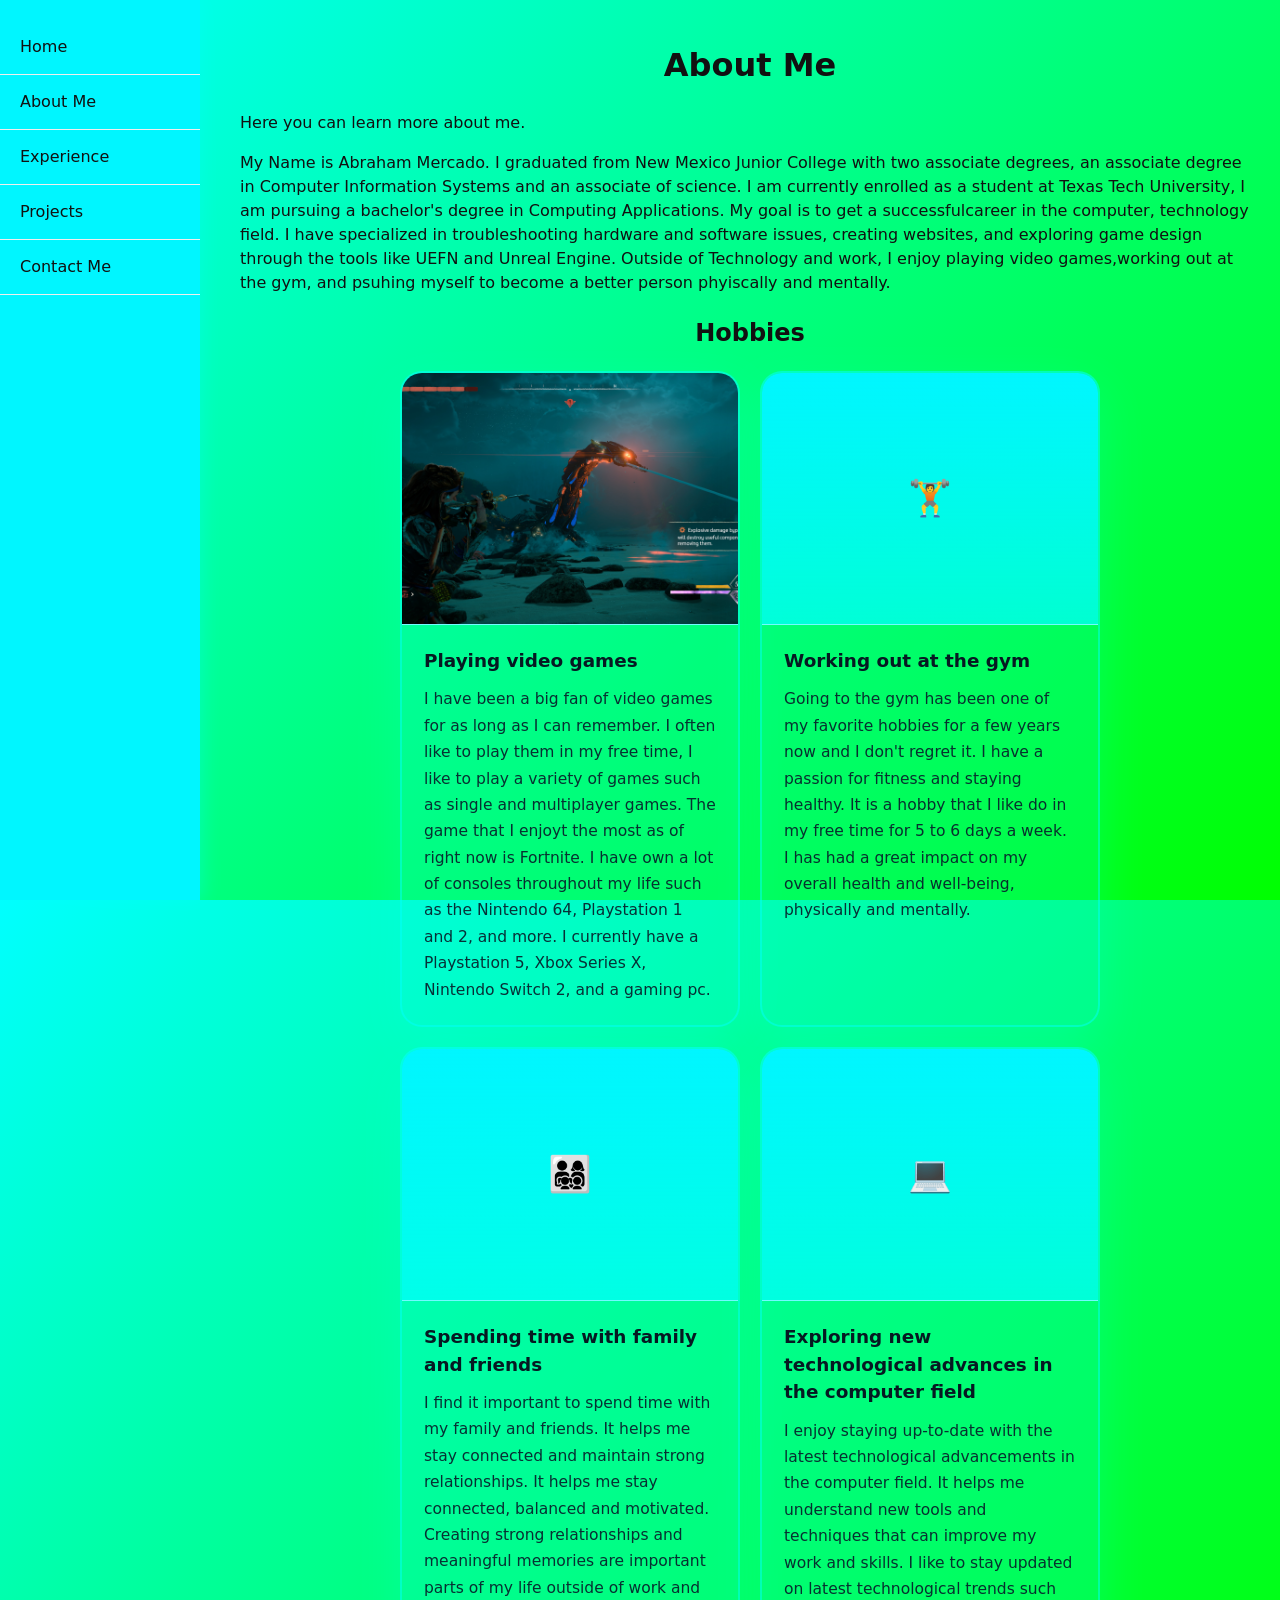
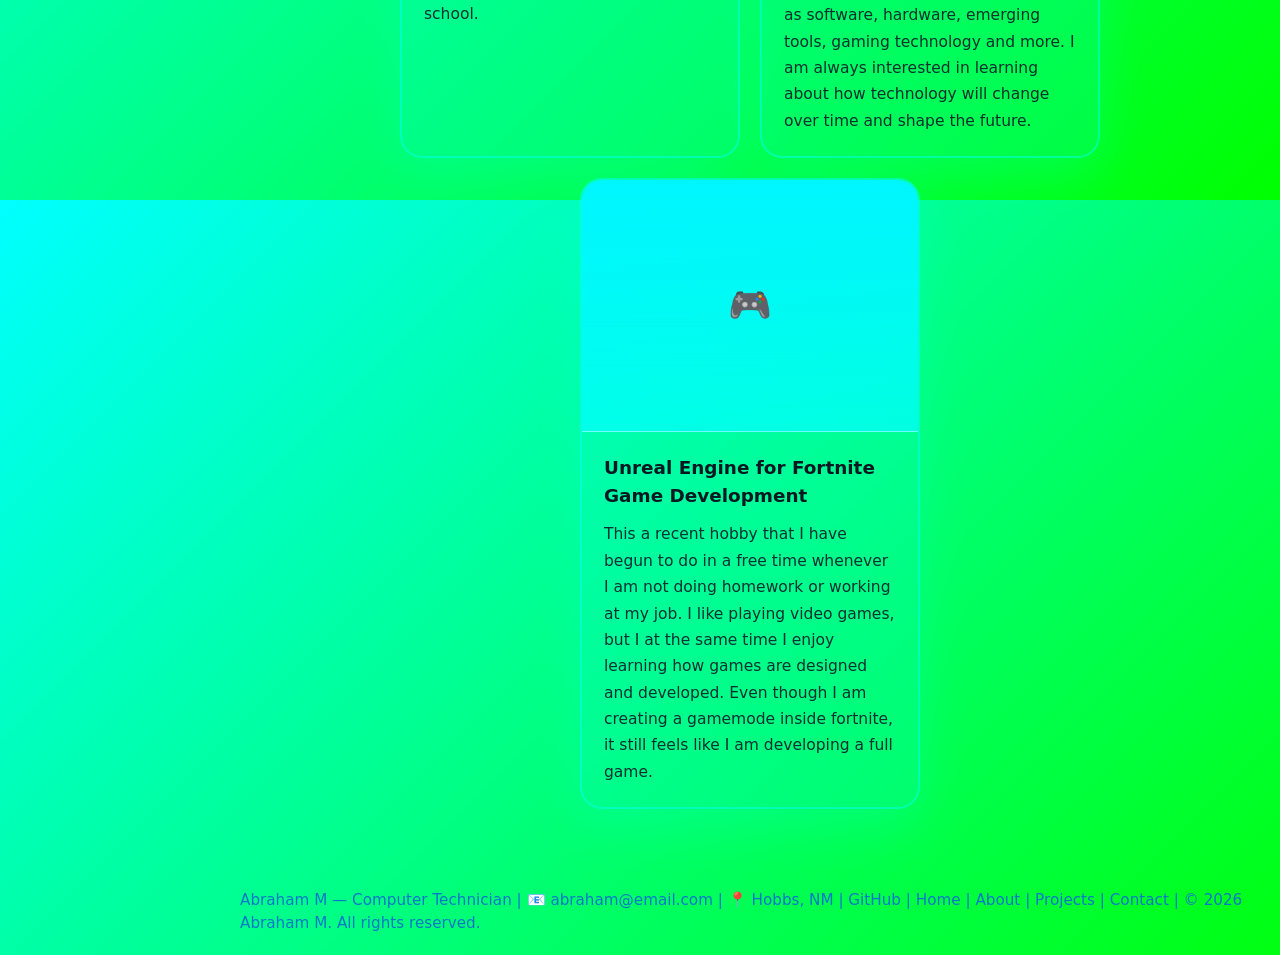
==== commit 1a118efe: "updated about.html and reflection.md added description text for both hobbies in hobby section and ad" ====
--- a/about.html
+++ b/about.html
@@ -42,14 +42,14 @@
                 <div class="hobby-icon">👨‍👩‍👧‍👦</div>
                 <div>
                     <h3>Spending time with family and friends</h3>
-                    <p>Description here.</p>
+                    <p>I find it important to spend time with my family and friends. It helps me stay connected and maintain strong relationships. It helps me stay connected, balanced and motivated. Creating strong relationships and meaningful memories are important parts of my life outside of work and school. </p>
                 </div>
             </div>
             <div class="hobby-card">
                 <div class="hobby-icon">💻</div>
                 <div>
                     <h3>Exploring new technological advances in the computer field</h3>
-                    <p>Description here.</p>
+                    <p>I enjoy staying up-to-date with the latest technological advancements in the computer field. It helps me understand new tools and techniques that can improve my work and skills. I like to stay updated on latest technological trends such as software, hardware, emerging tools, gaming technology and more. I am always interested in learning about how technology will change over time and shape the future.</p>
                 </div>
             </div>
             <div class="hobby-card">
--- a/style.css
+++ b/style.css
@@ -308,16 +308,16 @@
   gap: 20px;
   width: 450px;
   padding: 20px;
-  background: rgba(0, 255, 255, 0.15);
-  border: 4px solid #FF6600;
+  background: rgba(0, 246, 255, 0.95);
+  border: 4px solid rgba(0, 229, 255, 1);
   border-radius: 12px;
-  box-shadow: 0 0 15px rgba(255, 102, 0, 0.4);
+  box-shadow: 0 0 24px rgba(0, 246, 255, 0.55);
   transition: all 0.3s ease;
 }
 
 .experience-card:hover {
   transform: translateY(-5px);
-  box-shadow: 0 0 25px rgba(255, 102, 0, 0.6), 0 0 20px rgba(0, 255, 255, 0.4);
+  box-shadow: 0 0 35px rgba(0, 246, 255, 0.8), 0 0 24px rgba(0, 255, 255, 0.45);
 }
 
 .experience-card img {
@@ -326,6 +326,7 @@
   object-fit: cover;
   border-radius: 8px;
   flex-shrink: 0;
+  background: transparent;
 }
 
 .card-content {
@@ -371,19 +372,19 @@
   width: 100%;
   min-height: 110px;
   padding: 20px;
-  background: rgba(255, 255, 255, 0.14);
-  border: 2px solid rgba(255, 255, 255, 0.22);
+  background: rgba(0, 246, 255, 0.95);
+  border: 2px solid rgba(0, 229, 255, 1);
   border-radius: 18px;
-  box-shadow: 0 10px 30px rgba(0, 0, 0, 0.08);
+  box-shadow: 0 12px 35px rgba(0, 246, 255, 0.45);
   transition: transform 0.25s ease, background 0.25s ease, box-shadow 0.25s ease, border-color 0.25s ease;
   align-items: center;
 }
 
 .skill-card:hover {
   transform: translateY(-6px);
-  background: rgba(255, 255, 255, 0.26);
-  border-color: rgba(255, 255, 255, 0.4);
-  box-shadow: 0 18px 45px rgba(0, 0, 0, 0.16);
+  background: rgba(0, 246, 255, 1);
+  border-color: rgba(0, 255, 255, 1);
+  box-shadow: 0 20px 50px rgba(0, 246, 255, 0.75);
 }
 
 .skill-icon {
@@ -410,6 +411,7 @@
   flex-wrap: wrap;
   gap: 20px;
   justify-content: center;
+  align-items: stretch;
   margin: 20px auto 40px;
   max-width: 1080px;
 }
@@ -417,8 +419,8 @@
 .hobby-card {
   display: flex;
   flex-direction: column;
-  width: min(320px, 100%);
-  min-height: 380px;
+  width: min(340px, 100%);
+  min-height: auto;
   padding: 0;
   background: rgba(0, 246, 255, 0.18);
   border: 2px solid rgba(0, 255, 255, 0.45);
@@ -439,10 +441,11 @@
   display: grid;
   place-items: center;
   width: 100%;
-  min-height: 48%;
+  min-height: 180px;
+  aspect-ratio: 4 / 3;
   background: linear-gradient(180deg, #00f6ff 0%, rgba(0, 255, 255, 0.72) 100%);
   color: #071f2f;
-  font-size: 2.4rem;
+  font-size: 2.2rem;
   border-bottom: 1px solid rgba(255, 255, 255, 0.45);
   overflow: hidden;
 }
@@ -456,6 +459,9 @@
 
 .hobby-card > div:last-child {
   padding: 22px;
+  flex: 1;
+  display: flex;
+  flex-direction: column;
 }
 
 .hobby-card h3 {
@@ -467,15 +473,16 @@
 .hobby-card p {
   margin: 0;
   color: rgba(8, 30, 42, 0.92);
-  line-height: 1.6;
+  line-height: 1.7;
+  font-size: 0.97rem;
 }
 
 .site-footer {
   margin-left: 220px;
   margin-top: auto;
   padding: 20px;
-  background: rgba(255, 255, 255, 0.16);
-  border-top: 1px solid rgba(255, 255, 255, 0.4);
+  background: transparent;
+  border-top: none;
   color: #111;
 }
 
@@ -595,6 +602,17 @@
   .loading-bar {
     width: 250px;
   }
+
+  .hobbies-grid {
+    display: grid;
+    grid-template-columns: repeat(auto-fit, minmax(260px, 1fr));
+    gap: 18px;
+  }
+
+  .hobby-card {
+    width: 100%;
+    max-width: 100%;
+  }
 }
 
 /* Mobile Phones (480px and below) */
@@ -688,6 +706,25 @@
     height: 8px;
   }
 
+  .hobbies-grid {
+    display: grid;
+    grid-template-columns: 1fr;
+    gap: 16px;
+  }
+
+  .hobby-card {
+    width: 100%;
+    max-width: 100%;
+  }
+
+  .hobby-card h3 {
+    font-size: 1rem;
+  }
+
+  .hobby-card p {
+    font-size: 0.95rem;
+  }
+
   ul {
     padding-left: 20px;
   }
@@ -753,6 +790,21 @@
 }
 
 /* Projects Grid Styling */
+.projects-header {
+  display: flex;
+  flex-direction: column;
+  align-items: center;
+  text-align: center;
+  gap: 12px;
+  max-width: 760px;
+  margin: 0 auto 24px;
+  padding: 0 20px;
+}
+
+.projects-header p {
+  max-width: 700px;
+}
+
 .projects-container {
   display: flex;
   justify-content: center;
@@ -763,20 +815,20 @@
 .project-card {
   display: flex;
   flex-direction: column;
-  background: rgba(255, 255, 255, 0.14);
-  border: 2px solid rgba(255, 255, 255, 0.22);
+  background: rgba(0, 246, 255, 0.95);
+  border: 2px solid rgba(0, 229, 255, 1);
   border-radius: 12px;
   overflow: hidden;
   transition: transform 0.3s ease, box-shadow 0.3s ease;
-  box-shadow: 0 10px 30px rgba(0, 0, 0, 0.08);
+  box-shadow: 0 10px 35px rgba(0, 246, 255, 0.45);
   max-width: 500px;
   width: 100%;
 }
 
 .project-card:hover {
   transform: translateY(-8px);
-  box-shadow: 0 18px 45px rgba(0, 0, 0, 0.16);
-  border-color: rgba(0, 255, 255, 0.5);
+  box-shadow: 0 20px 50px rgba(0, 246, 255, 0.75);
+  border-color: rgba(0, 255, 255, 1);
 }
 
 .project-images-gallery {
